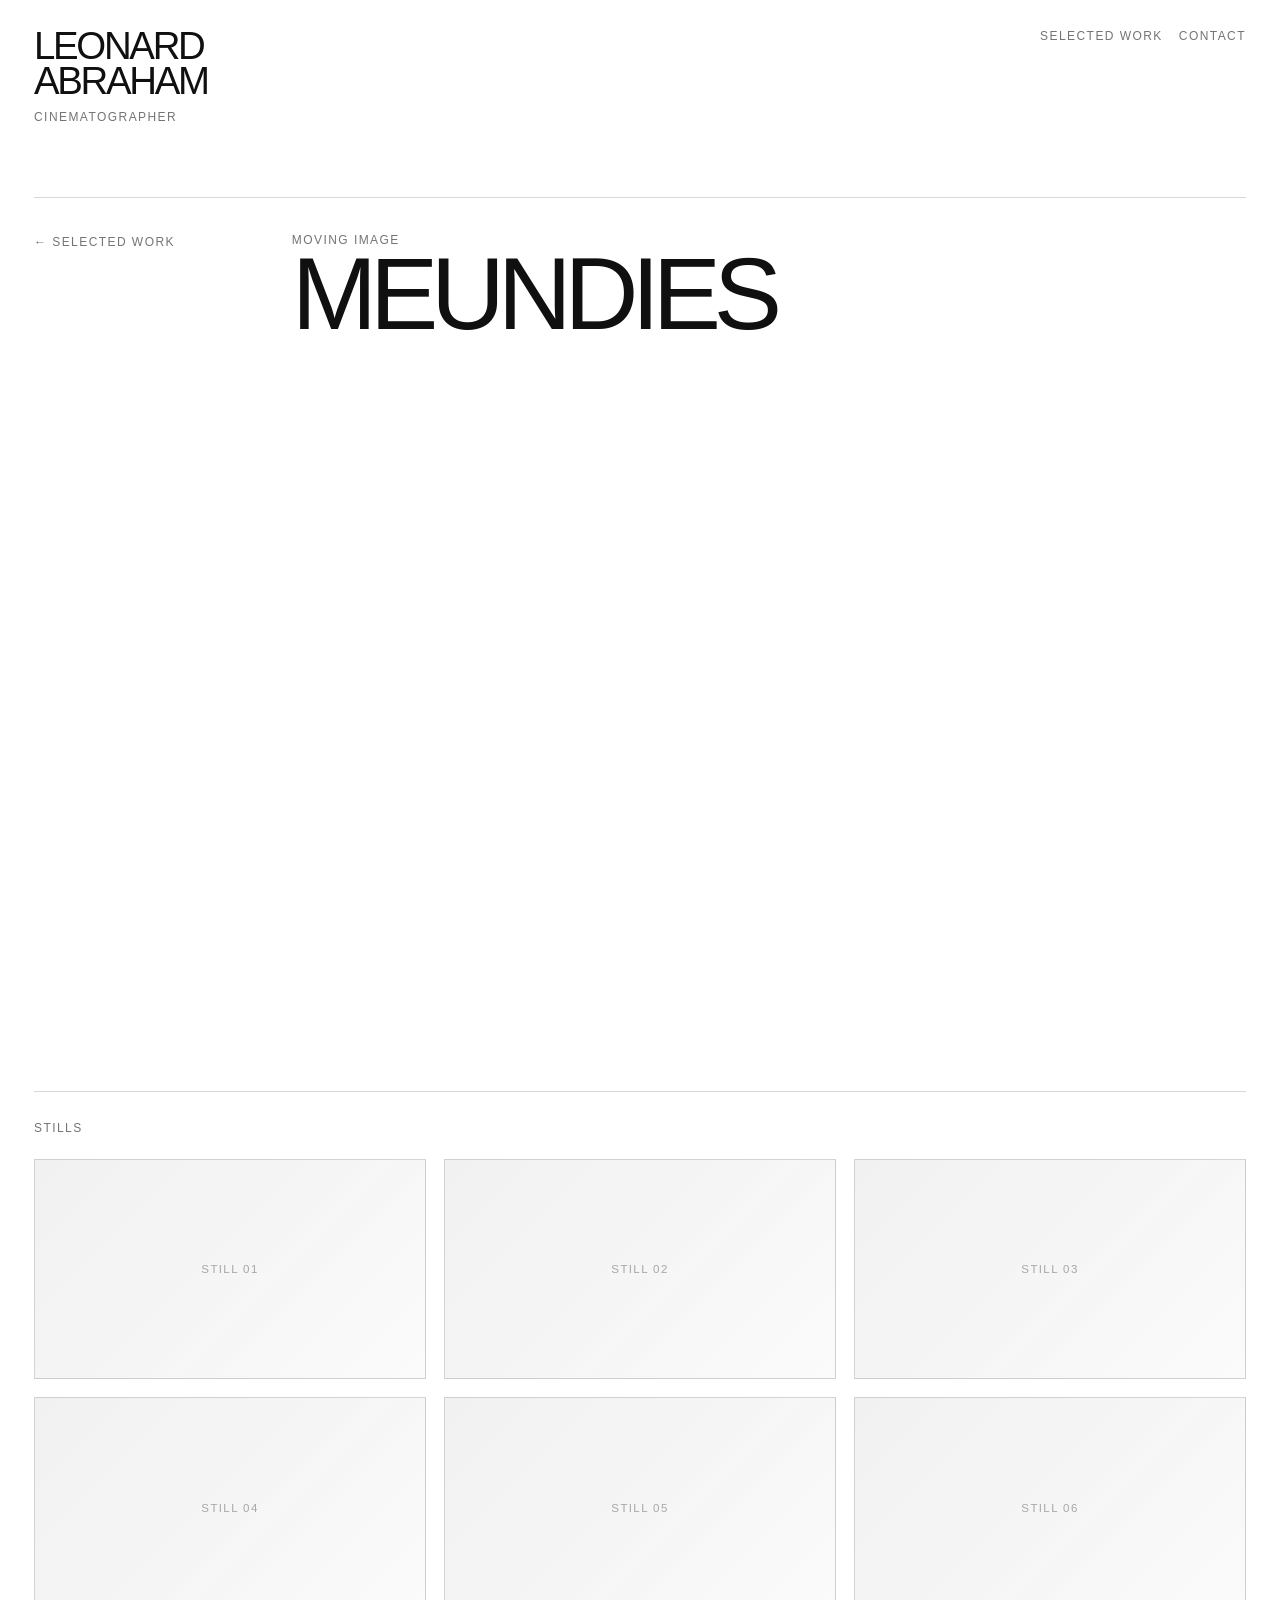
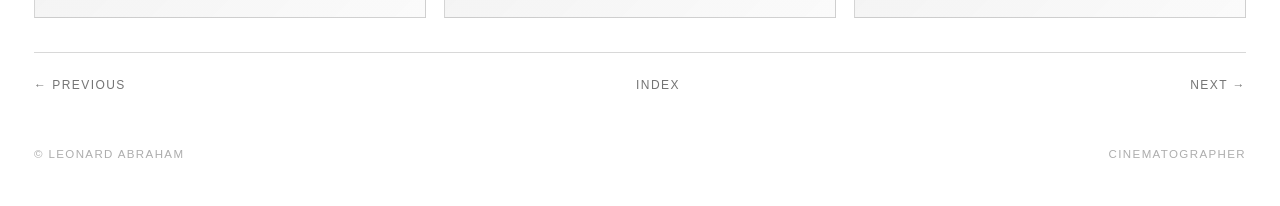
==== film-01.html @ d32a3ea8 "Rename Film 01 project page to Meundies" ====
<!DOCTYPE html>
<html lang="en">
<head>
  <meta charset="UTF-8" />
  <meta name="viewport" content="width=device-width, initial-scale=1.0" />
  <title>Meundies | Leonard Abraham</title>
  <link rel="stylesheet" href="style.css" />
</head>
<body>
  <div class="site">
    <header class="header" id="top">
      <div class="identity"><a class="name" href="index.html">Leonard<br />Abraham</a><div class="title">Cinematographer</div></div>
      <nav class="nav"><a href="index.html#selected-work">Selected Work</a><a href="index.html#contact">Contact</a></nav>
    </header>
    <main class="project-page">
      <section class="project-head"><div><a class="back-link" href="index.html#selected-work">← Selected Work</a></div><div><div class="project-kicker">Moving Image</div><h1 class="project-name">Meundies</h1></div></section>
      <section class="project-player"><div class="video"><iframe src="https://player.vimeo.com/video/589858641?title=0&amp;byline=0&amp;portrait=0" title="Meundies"></iframe></div></section>
      <section class="stills-section"><div class="section-heading"><div class="section-label">Stills</div></div><div class="stills-grid"><div class="still-placeholder">Still 01</div><div class="still-placeholder">Still 02</div><div class="still-placeholder">Still 03</div><div class="still-placeholder">Still 04</div><div class="still-placeholder">Still 05</div><div class="still-placeholder">Still 06</div></div></section>
      <nav class="project-nav"><a class="back-link" href="film-04.html">← Previous</a><a class="back-link" href="index.html#selected-work">Index</a><a class="back-link" href="film-02.html">Next →</a></nav>
    </main>
    <footer class="footer"><span>© Leonard Abraham</span><span>Cinematographer</span></footer>
  </div>
</body>
</html>
---- style.css ----
:root{--bg:#fff;--text:#101010;--muted:rgba(16,16,16,.58);--soft:rgba(16,16,16,.34);--line:rgba(16,16,16,.16);--max:1420px}*{box-sizing:border-box}html{scroll-behavior:smooth}body{margin:0;background:var(--bg);color:var(--text);font-family:Arial,Helvetica,sans-serif;font-size:14px;line-height:1.4;-webkit-font-smoothing:antialiased;text-rendering:optimizeLegibility}a{color:inherit;text-decoration:none}a:hover{color:var(--muted)}.site{width:100%;max-width:var(--max);margin:0 auto;padding:28px 34px 44px}.header{display:flex;justify-content:space-between;align-items:flex-start;gap:28px;padding-bottom:72px}.identity{display:grid;gap:10px}.name{font-size:clamp(1.65rem,3vw,3.2rem);line-height:.92;letter-spacing:-.06em;text-transform:uppercase;font-weight:500}.title,.nav,.section-label,.project-title,.footer,.contact-links,.back-link,.project-kicker{letter-spacing:.12em;text-transform:uppercase}.title,.nav,.section-label,.footer,.project-kicker{color:var(--muted)}.title,.nav,.section-label,.back-link,.project-kicker{font-size:.75rem}.nav{display:flex;flex-wrap:wrap;justify-content:flex-end;gap:16px}.nav a{white-space:nowrap}.work-section{padding:34px 0 10px;border-top:1px solid var(--line)}.section-heading{margin-bottom:22px}.project-grid{display:grid;grid-template-columns:repeat(2,minmax(0,1fr));gap:28px 24px;align-items:start}.project-card,.project{min-width:0}.project-card{display:block}.video{position:relative;width:100%;aspect-ratio:16/9;overflow:hidden;background:transparent;border:0}.video iframe{position:absolute;inset:0;display:block;width:100%;height:100%;border:0;margin:0;padding:0}.preview iframe{pointer-events:none}.project-meta{padding:11px 0 2px;font-size:.76rem;letter-spacing:.12em;text-transform:uppercase}.project-title{color:var(--text)}.contact{display:grid;grid-template-columns:minmax(160px,.38fr) minmax(0,1.62fr);gap:34px;padding-top:34px;margin-top:34px;border-top:1px solid var(--line)}.contact-links{display:flex;flex-wrap:wrap;gap:18px;font-size:.78rem}.footer{display:flex;justify-content:space-between;gap:20px;padding-top:52px;color:var(--soft);font-size:.72rem}.project-page{border-top:1px solid var(--line);padding-top:34px}.project-head{display:grid;grid-template-columns:minmax(160px,.38fr) minmax(0,1.62fr);gap:34px;align-items:start;margin-bottom:28px}.project-name{margin:0;font-size:clamp(3rem,8vw,8rem);line-height:.88;letter-spacing:-.07em;font-weight:500;text-transform:uppercase}.project-player{margin-bottom:42px}.stills-section{border-top:1px solid var(--line);padding-top:28px}.stills-grid{display:grid;grid-template-columns:repeat(3,minmax(0,1fr));gap:18px}.still-placeholder{aspect-ratio:16/9;background:linear-gradient(135deg,rgba(16,16,16,.06),rgba(16,16,16,.02));border:1px solid var(--line);display:flex;align-items:center;justify-content:center;color:var(--soft);font-size:.72rem;letter-spacing:.12em;text-transform:uppercase}.project-nav{display:flex;justify-content:space-between;gap:18px;margin-top:34px;padding-top:24px;border-top:1px solid var(--line)}.back-link{color:var(--muted)}@media(max-width:900px){.site{padding:22px 18px 34px}.header,.contact,.project-head{grid-template-columns:1fr}.header{display:grid;padding-bottom:42px}.nav{justify-content:flex-start}.project-grid,.stills-grid{grid-template-columns:1fr}}@media(max-width:620px){.nav{gap:11px}.footer,.project-nav{flex-direction:column;align-items:flex-start}}
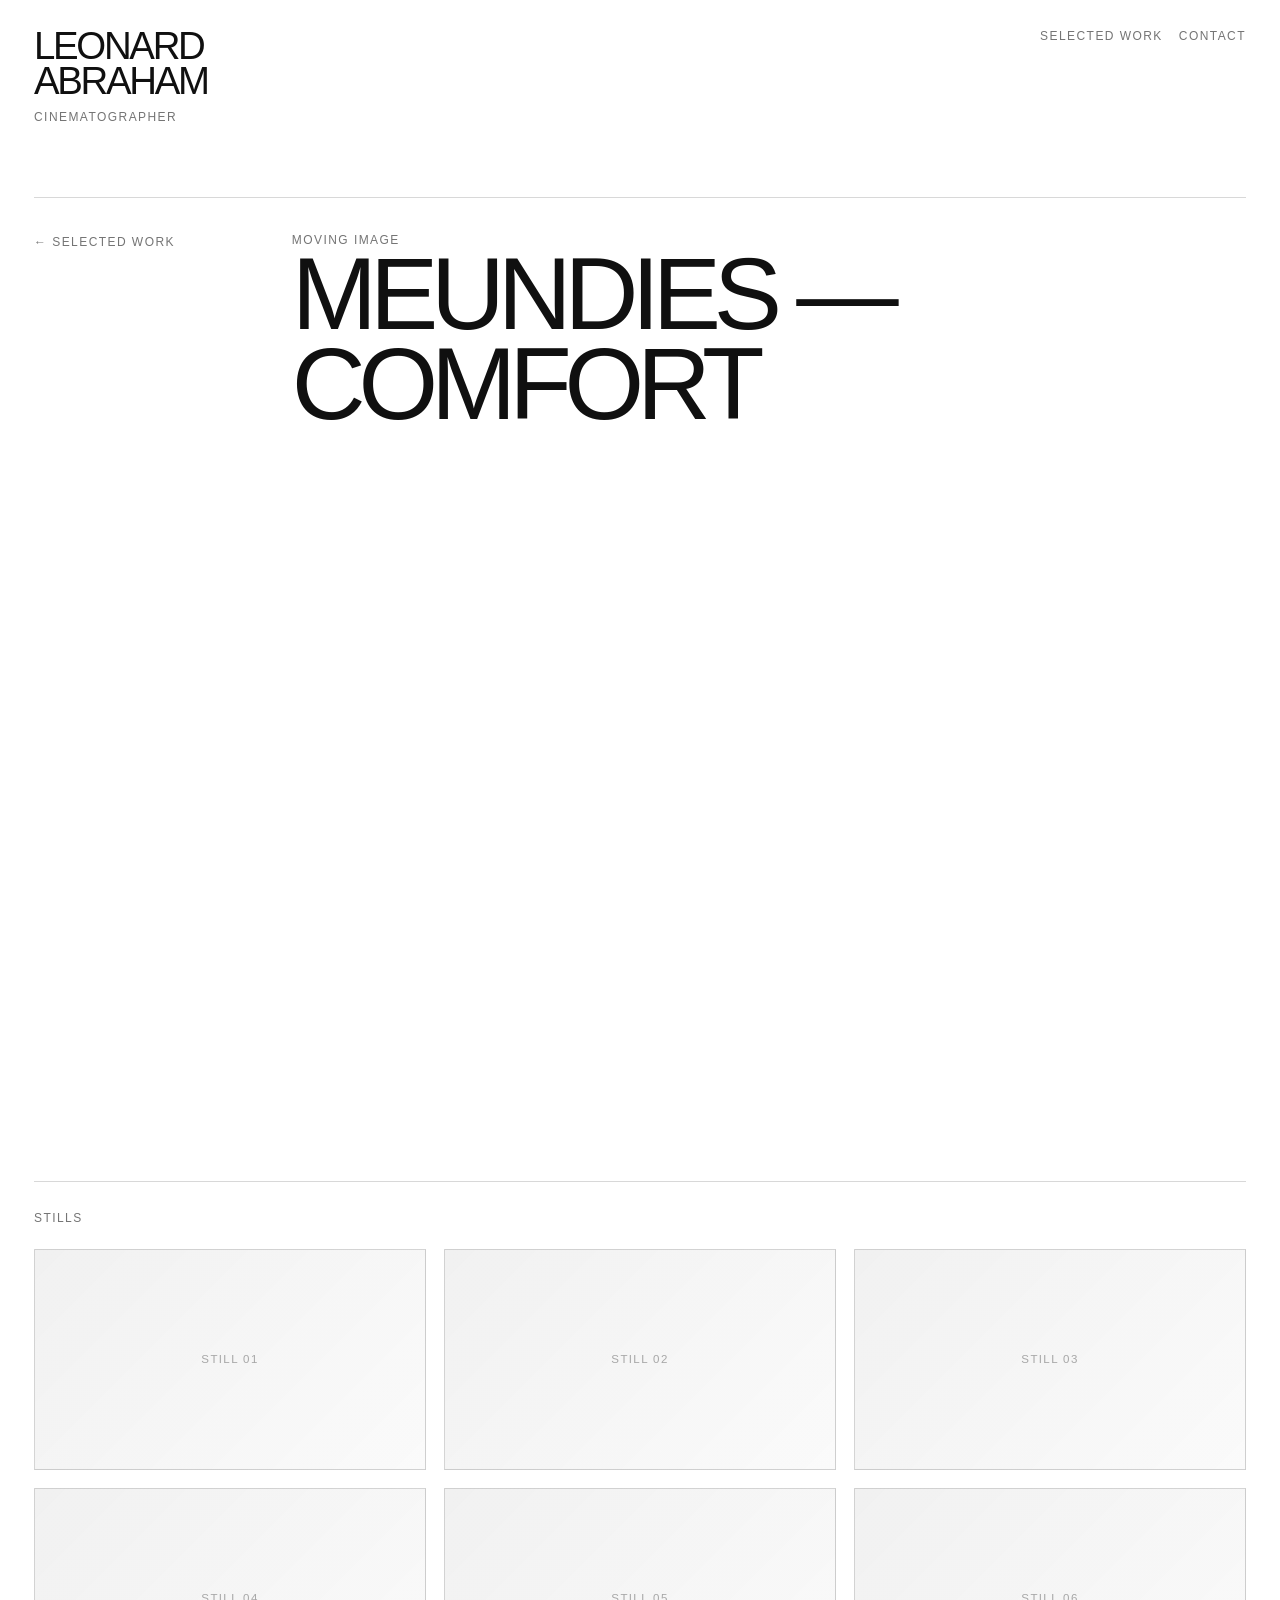
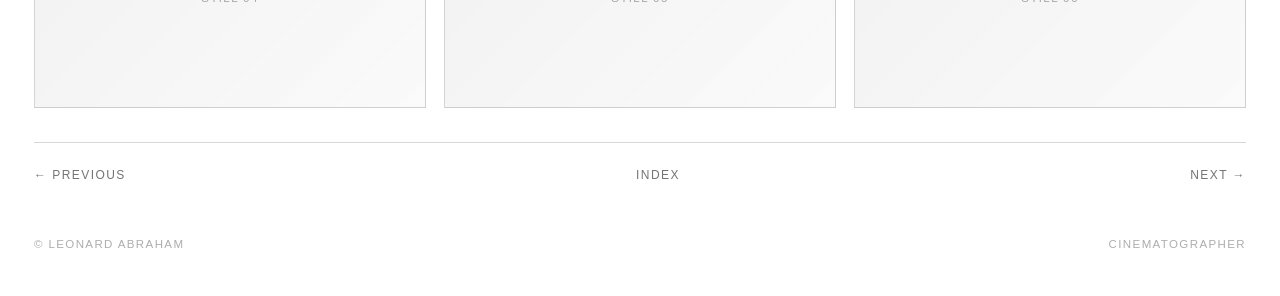
==== commit 953e1492: "Rename first Meundies project page to Comfort" ====
--- a/film-01.html
+++ b/film-01.html
@@ -3,7 +3,7 @@
 <head>
   <meta charset="UTF-8" />
   <meta name="viewport" content="width=device-width, initial-scale=1.0" />
-  <title>Meundies | Leonard Abraham</title>
+  <title>Meundies — Comfort | Leonard Abraham</title>
   <link rel="stylesheet" href="style.css" />
 </head>
 <body>
@@ -13,8 +13,8 @@
       <nav class="nav"><a href="index.html#selected-work">Selected Work</a><a href="index.html#contact">Contact</a></nav>
     </header>
     <main class="project-page">
-      <section class="project-head"><div><a class="back-link" href="index.html#selected-work">← Selected Work</a></div><div><div class="project-kicker">Moving Image</div><h1 class="project-name">Meundies</h1></div></section>
-      <section class="project-player"><div class="video"><iframe src="https://player.vimeo.com/video/589858641?title=0&amp;byline=0&amp;portrait=0" title="Meundies"></iframe></div></section>
+      <section class="project-head"><div><a class="back-link" href="index.html#selected-work">← Selected Work</a></div><div><div class="project-kicker">Moving Image</div><h1 class="project-name">Meundies — Comfort</h1></div></section>
+      <section class="project-player"><div class="video"><iframe src="https://player.vimeo.com/video/589858641?title=0&amp;byline=0&amp;portrait=0" title="Meundies — Comfort"></iframe></div></section>
       <section class="stills-section"><div class="section-heading"><div class="section-label">Stills</div></div><div class="stills-grid"><div class="still-placeholder">Still 01</div><div class="still-placeholder">Still 02</div><div class="still-placeholder">Still 03</div><div class="still-placeholder">Still 04</div><div class="still-placeholder">Still 05</div><div class="still-placeholder">Still 06</div></div></section>
       <nav class="project-nav"><a class="back-link" href="film-04.html">← Previous</a><a class="back-link" href="index.html#selected-work">Index</a><a class="back-link" href="film-02.html">Next →</a></nav>
     </main>
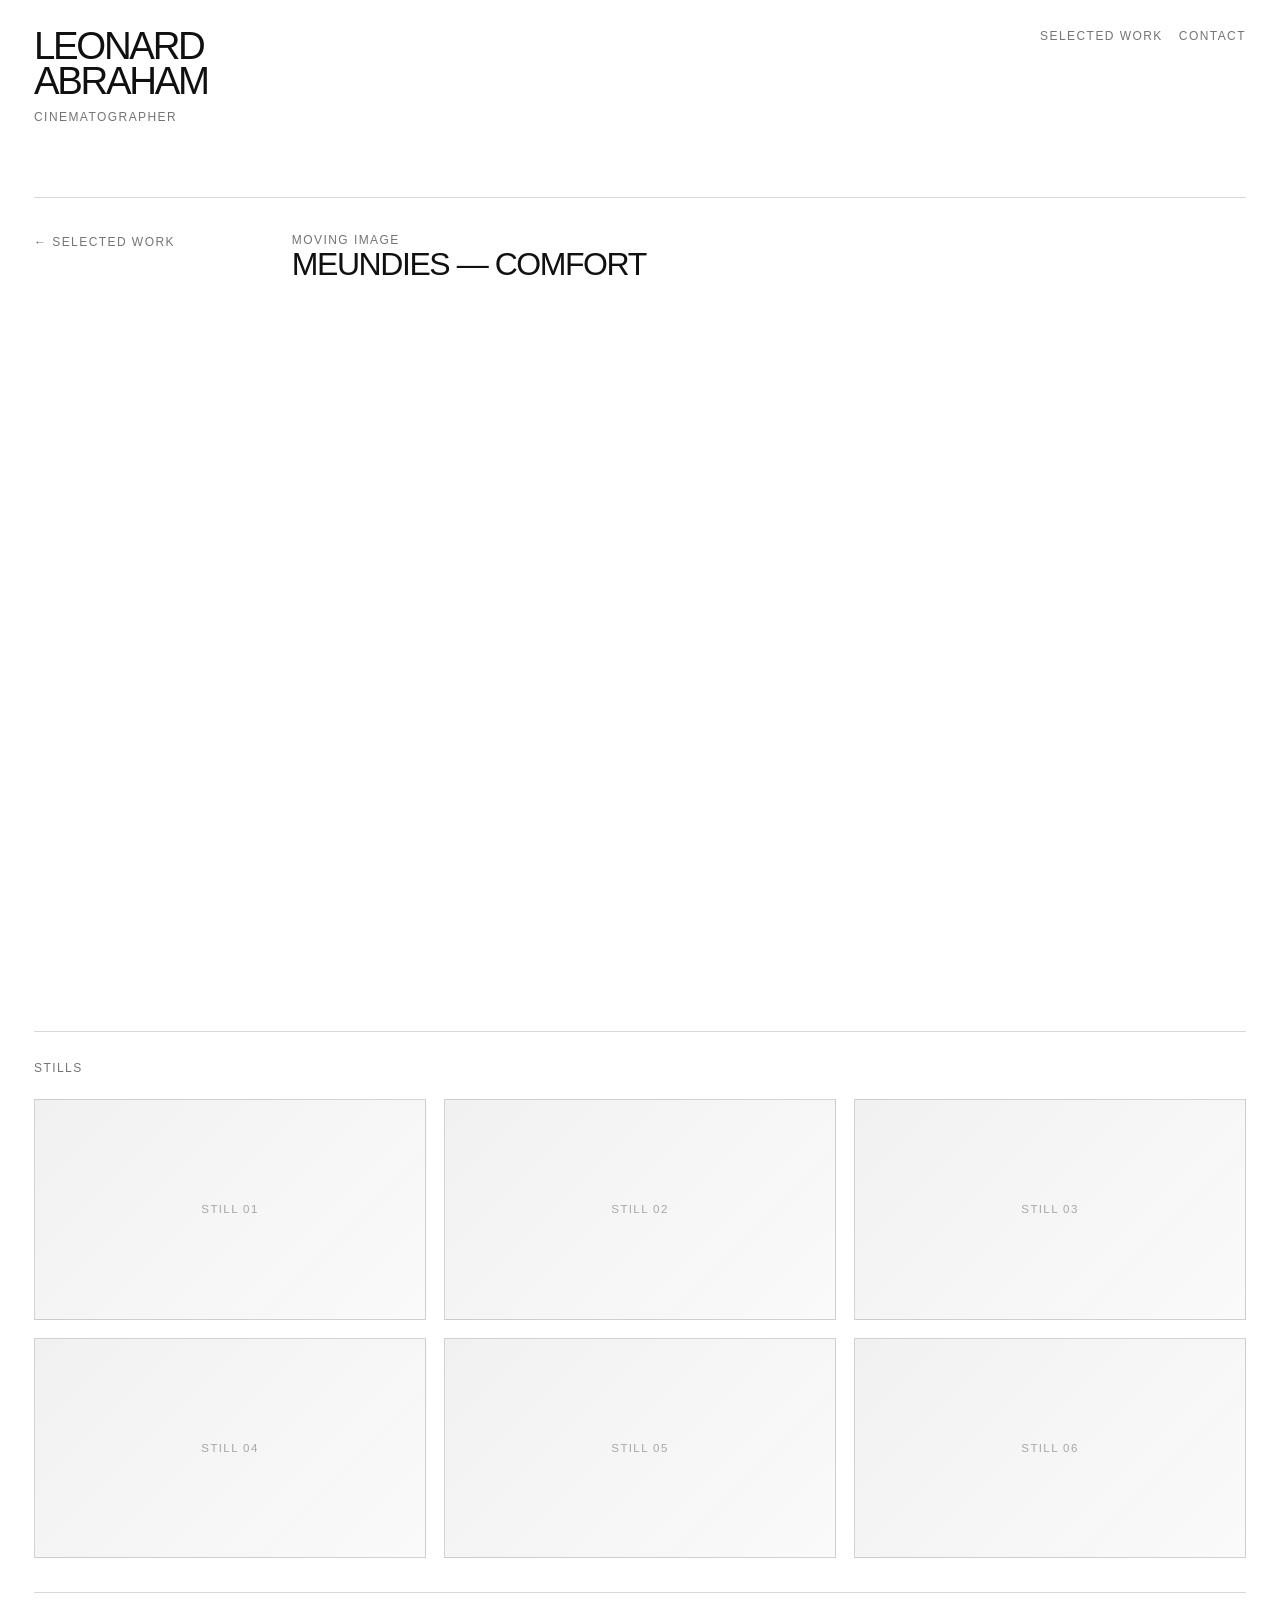
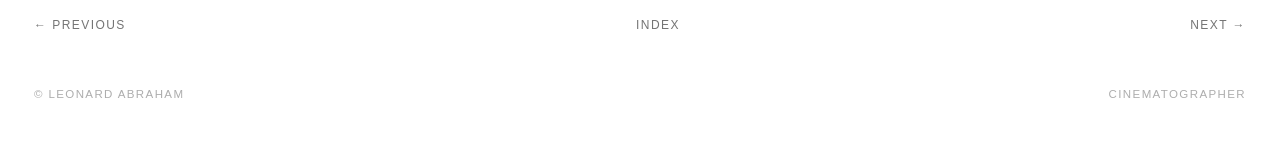
==== commit 49780bb2: "Force fresh CSS on Film 01 page" ====
--- a/film-01.html
+++ b/film-01.html
@@ -4,7 +4,7 @@
   <meta charset="UTF-8" />
   <meta name="viewport" content="width=device-width, initial-scale=1.0" />
   <title>Meundies — Comfort | Leonard Abraham</title>
-  <link rel="stylesheet" href="style.css" />
+  <link rel="stylesheet" href="style.css?v=titlefix2" />
 </head>
 <body>
   <div class="site">
--- a/style.css
+++ b/style.css
@@ -1 +1 @@
-:root{--bg:#fff;--text:#101010;--muted:rgba(16,16,16,.58);--soft:rgba(16,16,16,.34);--line:rgba(16,16,16,.16);--max:1420px}*{box-sizing:border-box}html{scroll-behavior:smooth}body{margin:0;background:var(--bg);color:var(--text);font-family:Arial,Helvetica,sans-serif;font-size:14px;line-height:1.4;-webkit-font-smoothing:antialiased;text-rendering:optimizeLegibility}a{color:inherit;text-decoration:none}a:hover{color:var(--muted)}.site{width:100%;max-width:var(--max);margin:0 auto;padding:28px 34px 44px}.header{display:flex;justify-content:space-between;align-items:flex-start;gap:28px;padding-bottom:72px}.identity{display:grid;gap:10px}.name{font-size:clamp(1.65rem,3vw,3.2rem);line-height:.92;letter-spacing:-.06em;text-transform:uppercase;font-weight:500}.title,.nav,.section-label,.project-title,.footer,.contact-links,.back-link,.project-kicker{letter-spacing:.12em;text-transform:uppercase}.title,.nav,.section-label,.footer,.project-kicker{color:var(--muted)}.title,.nav,.section-label,.back-link,.project-kicker{font-size:.75rem}.nav{display:flex;flex-wrap:wrap;justify-content:flex-end;gap:16px}.nav a{white-space:nowrap}.work-section{padding:34px 0 10px;border-top:1px solid var(--line)}.section-heading{margin-bottom:22px}.project-grid{display:grid;grid-template-columns:repeat(2,minmax(0,1fr));gap:28px 24px;align-items:start}.project-card,.project{min-width:0}.project-card{display:block}.video{position:relative;width:100%;aspect-ratio:16/9;overflow:hidden;background:transparent;border:0}.video iframe{position:absolute;inset:0;display:block;width:100%;height:100%;border:0;margin:0;padding:0}.preview iframe{pointer-events:none}.project-meta{padding:11px 0 2px;font-size:.76rem;letter-spacing:.12em;text-transform:uppercase}.project-title{color:var(--text)}.contact{display:grid;grid-template-columns:minmax(160px,.38fr) minmax(0,1.62fr);gap:34px;padding-top:34px;margin-top:34px;border-top:1px solid var(--line)}.contact-links{display:flex;flex-wrap:wrap;gap:18px;font-size:.78rem}.footer{display:flex;justify-content:space-between;gap:20px;padding-top:52px;color:var(--soft);font-size:.72rem}.project-page{border-top:1px solid var(--line);padding-top:34px}.project-head{display:grid;grid-template-columns:minmax(160px,.38fr) minmax(0,1.62fr);gap:34px;align-items:start;margin-bottom:28px}.project-name{margin:0;font-size:clamp(3rem,8vw,8rem);line-height:.88;letter-spacing:-.07em;font-weight:500;text-transform:uppercase}.project-player{margin-bottom:42px}.stills-section{border-top:1px solid var(--line);padding-top:28px}.stills-grid{display:grid;grid-template-columns:repeat(3,minmax(0,1fr));gap:18px}.still-placeholder{aspect-ratio:16/9;background:linear-gradient(135deg,rgba(16,16,16,.06),rgba(16,16,16,.02));border:1px solid var(--line);display:flex;align-items:center;justify-content:center;color:var(--soft);font-size:.72rem;letter-spacing:.12em;text-transform:uppercase}.project-nav{display:flex;justify-content:space-between;gap:18px;margin-top:34px;padding-top:24px;border-top:1px solid var(--line)}.back-link{color:var(--muted)}@media(max-width:900px){.site{padding:22px 18px 34px}.header,.contact,.project-head{grid-template-columns:1fr}.header{display:grid;padding-bottom:42px}.nav{justify-content:flex-start}.project-grid,.stills-grid{grid-template-columns:1fr}}@media(max-width:620px){.nav{gap:11px}.footer,.project-nav{flex-direction:column;align-items:flex-start}}+:root{--bg:#fff;--text:#101010;--muted:rgba(16,16,16,.58);--soft:rgba(16,16,16,.34);--line:rgba(16,16,16,.16);--max:1420px}*{box-sizing:border-box}html{scroll-behavior:smooth}body{margin:0;background:var(--bg);color:var(--text);font-family:Arial,Helvetica,sans-serif;font-size:14px;line-height:1.4;-webkit-font-smoothing:antialiased;text-rendering:optimizeLegibility}a{color:inherit;text-decoration:none}a:hover{color:var(--muted)}.site{width:100%;max-width:var(--max);margin:0 auto;padding:28px 34px 44px}.header{display:flex;justify-content:space-between;align-items:flex-start;gap:28px;padding-bottom:72px}.identity{display:grid;gap:10px}.name{font-size:clamp(1.65rem,3vw,3.2rem);line-height:.92;letter-spacing:-.06em;text-transform:uppercase;font-weight:500}.title,.nav,.section-label,.project-title,.footer,.contact-links,.back-link,.project-kicker{letter-spacing:.12em;text-transform:uppercase}.title,.nav,.section-label,.footer,.project-kicker{color:var(--muted)}.title,.nav,.section-label,.back-link,.project-kicker{font-size:.75rem}.nav{display:flex;flex-wrap:wrap;justify-content:flex-end;gap:16px}.nav a{white-space:nowrap}.work-section{padding:34px 0 10px;border-top:1px solid var(--line)}.section-heading{margin-bottom:22px}.project-grid{display:grid;grid-template-columns:repeat(2,minmax(0,1fr));gap:28px 24px;align-items:start}.project-card,.project{min-width:0}.project-card{display:block}.video{position:relative;width:100%;aspect-ratio:16/9;overflow:hidden;background:transparent;border:0}.video iframe{position:absolute;inset:0;display:block;width:100%;height:100%;border:0;margin:0;padding:0}.preview iframe{pointer-events:none}.project-meta{padding:11px 0 2px;font-size:.76rem;letter-spacing:.12em;text-transform:uppercase}.project-title{color:var(--text)}.contact{display:grid;grid-template-columns:minmax(160px,.38fr) minmax(0,1.62fr);gap:34px;padding-top:34px;margin-top:34px;border-top:1px solid var(--line)}.contact-links{display:flex;flex-wrap:wrap;gap:18px;font-size:.78rem}.footer{display:flex;justify-content:space-between;gap:20px;padding-top:52px;color:var(--soft);font-size:.72rem}.project-page{border-top:1px solid var(--line);padding-top:34px}.project-head{display:grid;grid-template-columns:minmax(160px,.38fr) minmax(0,1.62fr);gap:34px;align-items:start;margin-bottom:28px}.project-name{margin:0;font-size:clamp(1rem,3vw,2rem)!important;line-height:.95!important;letter-spacing:-.045em;font-weight:500;text-transform:uppercase;white-space:nowrap!important;max-width:100%;overflow:visible;text-overflow:clip}.project-player{margin-bottom:42px}.stills-section{border-top:1px solid var(--line);padding-top:28px}.stills-grid{display:grid;grid-template-columns:repeat(3,minmax(0,1fr));gap:18px}.still-placeholder{aspect-ratio:16/9;background:linear-gradient(135deg,rgba(16,16,16,.06),rgba(16,16,16,.02));border:1px solid var(--line);display:flex;align-items:center;justify-content:center;color:var(--soft);font-size:.72rem;letter-spacing:.12em;text-transform:uppercase}.project-nav{display:flex;justify-content:space-between;gap:18px;margin-top:34px;padding-top:24px;border-top:1px solid var(--line)}.back-link{color:var(--muted)}@media(max-width:900px){.site{padding:22px 18px 34px}.header,.contact,.project-head{grid-template-columns:1fr}.header{display:grid;padding-bottom:42px}.nav{justify-content:flex-start}.project-grid,.stills-grid{grid-template-columns:1fr}.project-name{font-size:clamp(.86rem,3.2vw,1.2rem)!important;letter-spacing:-.045em!important;white-space:nowrap!important}}@media(max-width:620px){.nav{gap:11px}.footer,.project-nav{flex-direction:column;align-items:flex-start}.project-name{font-size:clamp(.68rem,3.05vw,.9rem)!important;letter-spacing:-.04em!important;white-space:nowrap!important}}
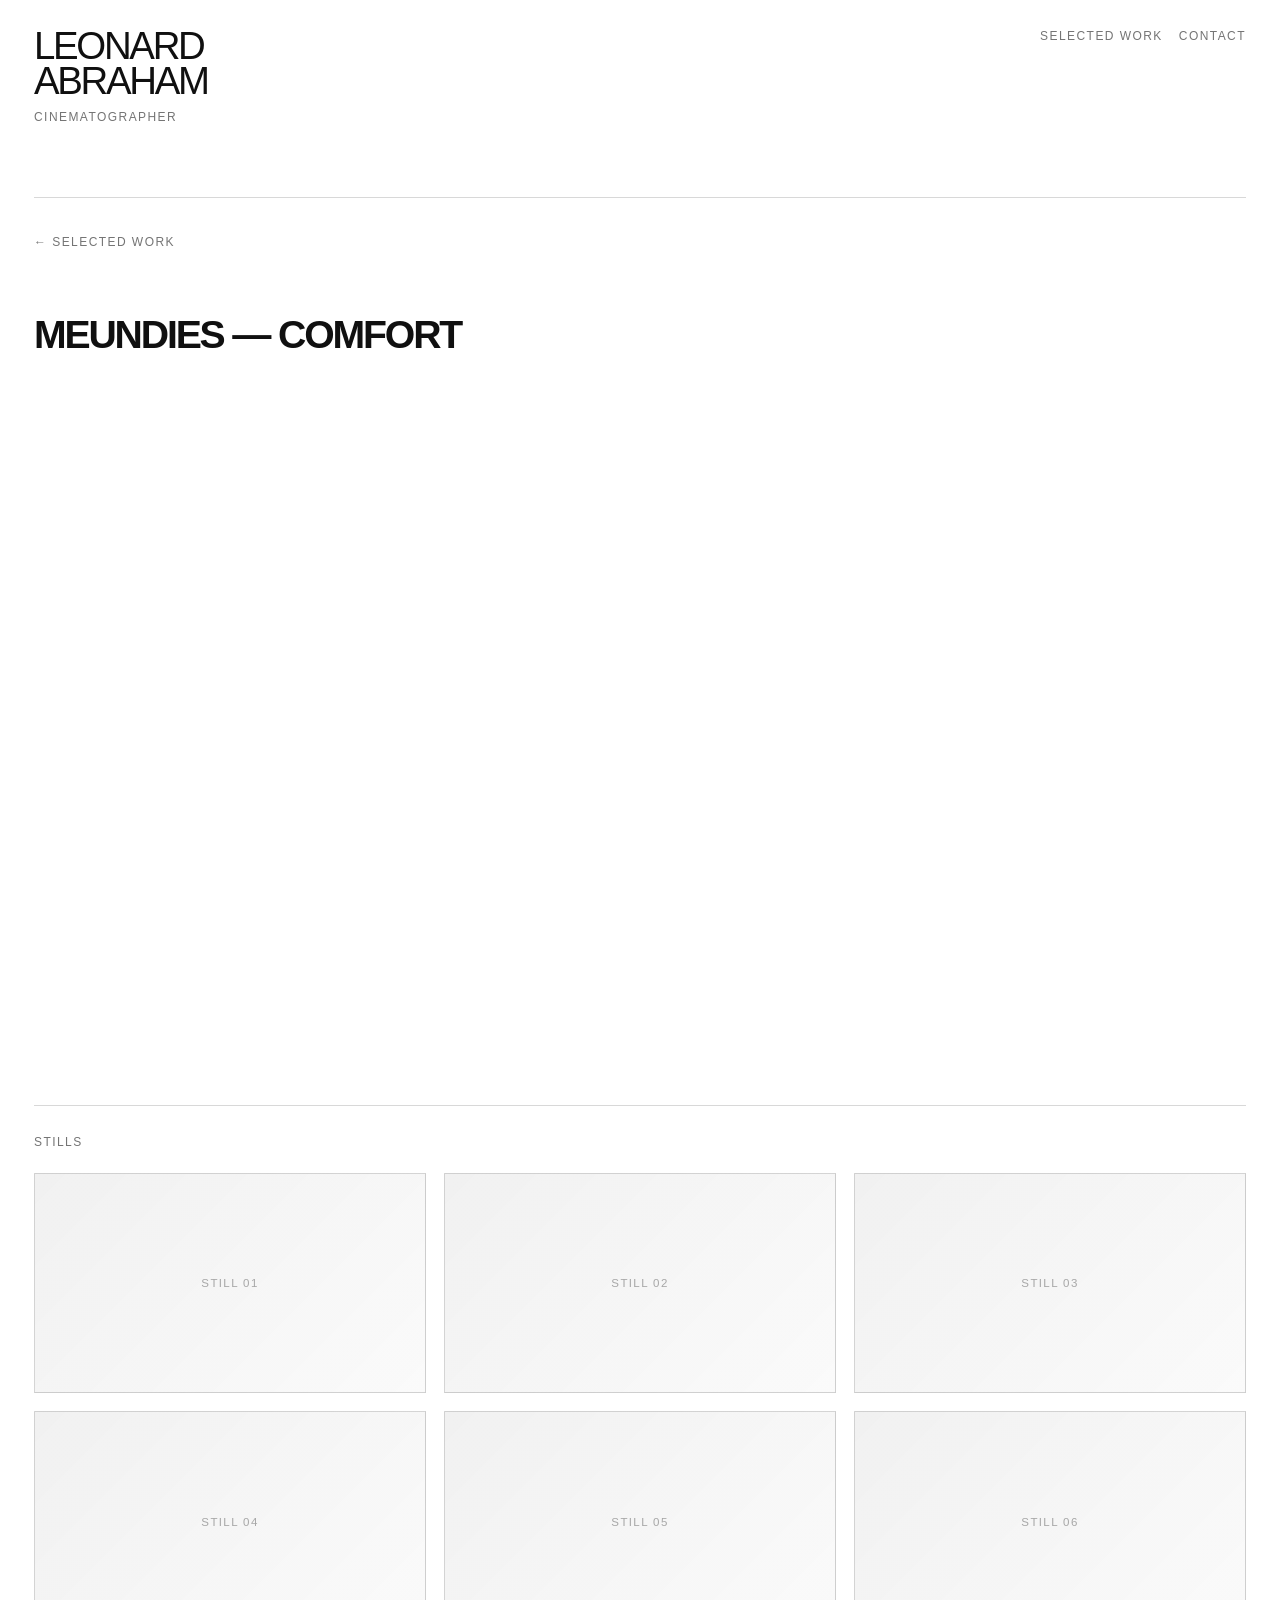
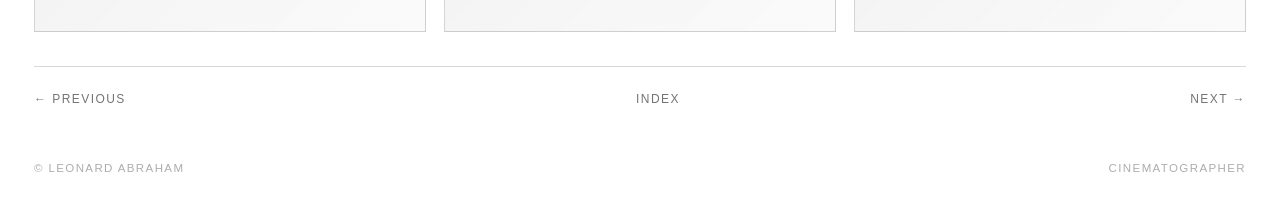
==== commit 95ef8c46: "Remove moving image label from Film 01 markup" ====
--- a/film-01.html
+++ b/film-01.html
@@ -4,7 +4,7 @@
   <meta charset="UTF-8" />
   <meta name="viewport" content="width=device-width, initial-scale=1.0" />
   <title>Meundies — Comfort | Leonard Abraham</title>
-  <link rel="stylesheet" href="style.css?v=titlefix2" />
+  <link rel="stylesheet" href="style.css?v=titlefix3" />
 </head>
 <body>
   <div class="site">
@@ -13,7 +13,7 @@
       <nav class="nav"><a href="index.html#selected-work">Selected Work</a><a href="index.html#contact">Contact</a></nav>
     </header>
     <main class="project-page">
-      <section class="project-head"><div><a class="back-link" href="index.html#selected-work">← Selected Work</a></div><div><div class="project-kicker">Moving Image</div><h1 class="project-name">Meundies — Comfort</h1></div></section>
+      <section class="project-head"><div><a class="back-link" href="index.html#selected-work">← Selected Work</a></div><div><h1 class="project-name">Meundies — Comfort</h1></div></section>
       <section class="project-player"><div class="video"><iframe src="https://player.vimeo.com/video/589858641?title=0&amp;byline=0&amp;portrait=0" title="Meundies — Comfort"></iframe></div></section>
       <section class="stills-section"><div class="section-heading"><div class="section-label">Stills</div></div><div class="stills-grid"><div class="still-placeholder">Still 01</div><div class="still-placeholder">Still 02</div><div class="still-placeholder">Still 03</div><div class="still-placeholder">Still 04</div><div class="still-placeholder">Still 05</div><div class="still-placeholder">Still 06</div></div></section>
       <nav class="project-nav"><a class="back-link" href="film-04.html">← Previous</a><a class="back-link" href="index.html#selected-work">Index</a><a class="back-link" href="film-02.html">Next →</a></nav>
--- a/style.css
+++ b/style.css
@@ -1 +1 @@
-:root{--bg:#fff;--text:#101010;--muted:rgba(16,16,16,.58);--soft:rgba(16,16,16,.34);--line:rgba(16,16,16,.16);--max:1420px}*{box-sizing:border-box}html{scroll-behavior:smooth}body{margin:0;background:var(--bg);color:var(--text);font-family:Arial,Helvetica,sans-serif;font-size:14px;line-height:1.4;-webkit-font-smoothing:antialiased;text-rendering:optimizeLegibility}a{color:inherit;text-decoration:none}a:hover{color:var(--muted)}.site{width:100%;max-width:var(--max);margin:0 auto;padding:28px 34px 44px}.header{display:flex;justify-content:space-between;align-items:flex-start;gap:28px;padding-bottom:72px}.identity{display:grid;gap:10px}.name{font-size:clamp(1.65rem,3vw,3.2rem);line-height:.92;letter-spacing:-.06em;text-transform:uppercase;font-weight:500}.title,.nav,.section-label,.project-title,.footer,.contact-links,.back-link,.project-kicker{letter-spacing:.12em;text-transform:uppercase}.title,.nav,.section-label,.footer,.project-kicker{color:var(--muted)}.title,.nav,.section-label,.back-link,.project-kicker{font-size:.75rem}.nav{display:flex;flex-wrap:wrap;justify-content:flex-end;gap:16px}.nav a{white-space:nowrap}.work-section{padding:34px 0 10px;border-top:1px solid var(--line)}.section-heading{margin-bottom:22px}.project-grid{display:grid;grid-template-columns:repeat(2,minmax(0,1fr));gap:28px 24px;align-items:start}.project-card,.project{min-width:0}.project-card{display:block}.video{position:relative;width:100%;aspect-ratio:16/9;overflow:hidden;background:transparent;border:0}.video iframe{position:absolute;inset:0;display:block;width:100%;height:100%;border:0;margin:0;padding:0}.preview iframe{pointer-events:none}.project-meta{padding:11px 0 2px;font-size:.76rem;letter-spacing:.12em;text-transform:uppercase}.project-title{color:var(--text)}.contact{display:grid;grid-template-columns:minmax(160px,.38fr) minmax(0,1.62fr);gap:34px;padding-top:34px;margin-top:34px;border-top:1px solid var(--line)}.contact-links{display:flex;flex-wrap:wrap;gap:18px;font-size:.78rem}.footer{display:flex;justify-content:space-between;gap:20px;padding-top:52px;color:var(--soft);font-size:.72rem}.project-page{border-top:1px solid var(--line);padding-top:34px}.project-head{display:grid;grid-template-columns:minmax(160px,.38fr) minmax(0,1.62fr);gap:34px;align-items:start;margin-bottom:28px}.project-name{margin:0;font-size:clamp(1rem,3vw,2rem)!important;line-height:.95!important;letter-spacing:-.045em;font-weight:500;text-transform:uppercase;white-space:nowrap!important;max-width:100%;overflow:visible;text-overflow:clip}.project-player{margin-bottom:42px}.stills-section{border-top:1px solid var(--line);padding-top:28px}.stills-grid{display:grid;grid-template-columns:repeat(3,minmax(0,1fr));gap:18px}.still-placeholder{aspect-ratio:16/9;background:linear-gradient(135deg,rgba(16,16,16,.06),rgba(16,16,16,.02));border:1px solid var(--line);display:flex;align-items:center;justify-content:center;color:var(--soft);font-size:.72rem;letter-spacing:.12em;text-transform:uppercase}.project-nav{display:flex;justify-content:space-between;gap:18px;margin-top:34px;padding-top:24px;border-top:1px solid var(--line)}.back-link{color:var(--muted)}@media(max-width:900px){.site{padding:22px 18px 34px}.header,.contact,.project-head{grid-template-columns:1fr}.header{display:grid;padding-bottom:42px}.nav{justify-content:flex-start}.project-grid,.stills-grid{grid-template-columns:1fr}.project-name{font-size:clamp(.86rem,3.2vw,1.2rem)!important;letter-spacing:-.045em!important;white-space:nowrap!important}}@media(max-width:620px){.nav{gap:11px}.footer,.project-nav{flex-direction:column;align-items:flex-start}.project-name{font-size:clamp(.68rem,3.05vw,.9rem)!important;letter-spacing:-.04em!important;white-space:nowrap!important}}+:root{--bg:#fff;--text:#101010;--muted:rgba(16,16,16,.58);--soft:rgba(16,16,16,.34);--line:rgba(16,16,16,.16);--max:1420px}*{box-sizing:border-box}html{scroll-behavior:smooth}body{margin:0;background:var(--bg);color:var(--text);font-family:Arial,Helvetica,sans-serif;font-size:14px;line-height:1.4;-webkit-font-smoothing:antialiased;text-rendering:optimizeLegibility}a{color:inherit;text-decoration:none}a:hover{color:var(--muted)}.site{width:100%;max-width:var(--max);margin:0 auto;padding:28px 34px 44px}.header{display:flex;justify-content:space-between;align-items:flex-start;gap:28px;padding-bottom:72px}.identity{display:grid;gap:10px}.name{font-size:clamp(1.65rem,3vw,3.2rem);line-height:.92;letter-spacing:-.06em;text-transform:uppercase;font-weight:500}.title,.nav,.section-label,.project-title,.footer,.contact-links,.back-link,.project-kicker{letter-spacing:.12em;text-transform:uppercase}.title,.nav,.section-label,.footer,.project-kicker{color:var(--muted)}.title,.nav,.section-label,.back-link,.project-kicker{font-size:.75rem}.project-kicker{display:none}.nav{display:flex;flex-wrap:wrap;justify-content:flex-end;gap:16px}.nav a{white-space:nowrap}.work-section{padding:34px 0 10px;border-top:1px solid var(--line)}.section-heading{margin-bottom:22px}.project-grid{display:grid;grid-template-columns:repeat(2,minmax(0,1fr));gap:28px 24px;align-items:start}.project-card,.project{min-width:0}.project-card{display:block}.video{position:relative;width:100%;aspect-ratio:16/9;overflow:hidden;background:transparent;border:0}.video iframe{position:absolute;inset:0;display:block;width:100%;height:100%;border:0;margin:0;padding:0}.preview iframe{pointer-events:none}.project-meta{padding:11px 0 2px;font-size:.76rem;letter-spacing:.12em;text-transform:uppercase}.project-title{color:var(--text);font-weight:650}.contact{display:grid;grid-template-columns:minmax(160px,.38fr) minmax(0,1.62fr);gap:34px;padding-top:34px;margin-top:34px;border-top:1px solid var(--line)}.contact-links{display:flex;flex-wrap:wrap;gap:18px;font-size:.78rem}.footer{display:flex;justify-content:space-between;gap:20px;padding-top:52px;color:var(--soft);font-size:.72rem}.project-page{border-top:1px solid var(--line);padding-top:34px}.project-head{display:block;margin-bottom:28px}.project-head>div:first-child{margin-bottom:64px}.project-name{margin:0;font-size:clamp(1.18rem,3.8vw,2.45rem)!important;line-height:.95!important;letter-spacing:-.055em;font-weight:750;text-transform:uppercase;white-space:nowrap!important;max-width:100%;overflow:visible;text-overflow:clip}.project-player{margin-bottom:42px}.stills-section{border-top:1px solid var(--line);padding-top:28px}.stills-grid{display:grid;grid-template-columns:repeat(3,minmax(0,1fr));gap:18px}.still-placeholder{aspect-ratio:16/9;background:linear-gradient(135deg,rgba(16,16,16,.06),rgba(16,16,16,.02));border:1px solid var(--line);display:flex;align-items:center;justify-content:center;color:var(--soft);font-size:.72rem;letter-spacing:.12em;text-transform:uppercase}.project-nav{display:flex;justify-content:space-between;gap:18px;margin-top:34px;padding-top:24px;border-top:1px solid var(--line)}.back-link{color:var(--muted)}@media(max-width:900px){.site{padding:22px 18px 34px}.header,.contact{grid-template-columns:1fr}.header{display:grid;padding-bottom:42px}.nav{justify-content:flex-start}.project-grid,.stills-grid{grid-template-columns:1fr}.project-head>div:first-child{margin-bottom:48px}.project-name{font-size:clamp(.92rem,3.85vw,1.45rem)!important;letter-spacing:-.06em!important;white-space:nowrap!important;font-weight:750!important}}@media(max-width:620px){.nav{gap:11px}.footer,.project-nav{flex-direction:column;align-items:flex-start}.project-head>div:first-child{margin-bottom:44px}.project-name{font-size:clamp(.82rem,3.62vw,1.08rem)!important;letter-spacing:-.055em!important;white-space:nowrap!important;font-weight:750!important}}
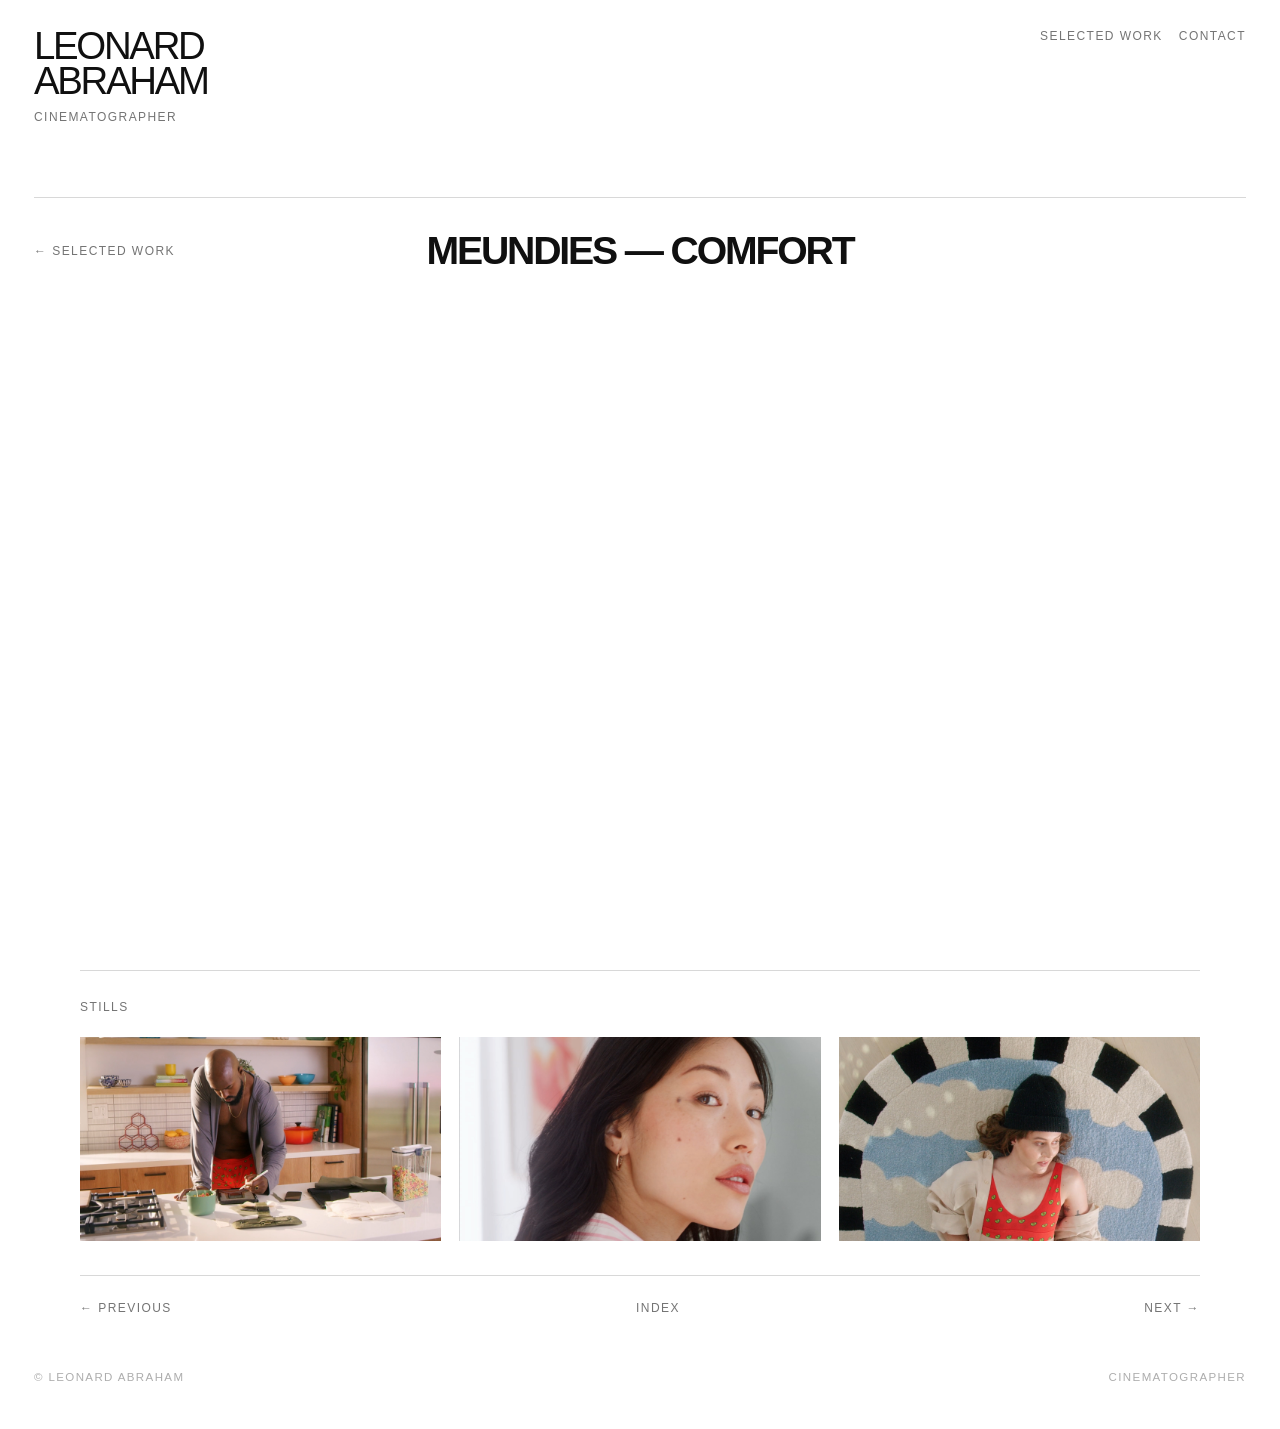
==== commit 5641dece: "Add centered Comfort stills" ====
--- a/film-01.html
+++ b/film-01.html
@@ -1,24 +1 @@
-<!DOCTYPE html>
-<html lang="en">
-<head>
-  <meta charset="UTF-8" />
-  <meta name="viewport" content="width=device-width, initial-scale=1.0" />
-  <title>Meundies — Comfort | Leonard Abraham</title>
-  <link rel="stylesheet" href="style.css?v=titlefix3" />
-</head>
-<body>
-  <div class="site">
-    <header class="header" id="top">
-      <div class="identity"><a class="name" href="index.html">Leonard<br />Abraham</a><div class="title">Cinematographer</div></div>
-      <nav class="nav"><a href="index.html#selected-work">Selected Work</a><a href="index.html#contact">Contact</a></nav>
-    </header>
-    <main class="project-page">
-      <section class="project-head"><div><a class="back-link" href="index.html#selected-work">← Selected Work</a></div><div><h1 class="project-name">Meundies — Comfort</h1></div></section>
-      <section class="project-player"><div class="video"><iframe src="https://player.vimeo.com/video/589858641?title=0&amp;byline=0&amp;portrait=0" title="Meundies — Comfort"></iframe></div></section>
-      <section class="stills-section"><div class="section-heading"><div class="section-label">Stills</div></div><div class="stills-grid"><div class="still-placeholder">Still 01</div><div class="still-placeholder">Still 02</div><div class="still-placeholder">Still 03</div><div class="still-placeholder">Still 04</div><div class="still-placeholder">Still 05</div><div class="still-placeholder">Still 06</div></div></section>
-      <nav class="project-nav"><a class="back-link" href="film-04.html">← Previous</a><a class="back-link" href="index.html#selected-work">Index</a><a class="back-link" href="film-02.html">Next →</a></nav>
-    </main>
-    <footer class="footer"><span>© Leonard Abraham</span><span>Cinematographer</span></footer>
-  </div>
-</body>
-</html>
+<!DOCTYPE html><html lang="en"><head><meta charset="UTF-8"/><meta name="viewport" content="width=device-width, initial-scale=1.0"/><title>Meundies — Comfort | Leonard Abraham</title><link rel="stylesheet" href="style.css?v=stills-centered1"/></head><body><div class="site"><header class="header" id="top"><div class="identity"><a class="name" href="index.html">Leonard<br/>Abraham</a><div class="title">Cinematographer</div></div><nav class="nav"><a href="index.html#selected-work">Selected Work</a><a href="index.html#contact">Contact</a></nav></header><main class="project-page"><section class="project-head"><div><a class="back-link" href="index.html#selected-work">← Selected Work</a></div><div><h1 class="project-name">Meundies — Comfort</h1></div></section><section class="project-player"><div class="video"><iframe src="https://player.vimeo.com/video/589858641?title=0&amp;byline=0&amp;portrait=0" title="Meundies — Comfort" allow="autoplay; fullscreen; picture-in-picture" allowfullscreen></iframe></div></section><section class="stills-section"><div class="section-heading"><div class="section-label">Stills</div></div><div class="stills-grid"><img src="valentines-still-01.jpg" alt="Meundies Comfort still 01" loading="lazy"/><img src="valentines-still-02.jpg" alt="Meundies Comfort still 02" loading="lazy"/><img src="valentines-still-03.jpg" alt="Meundies Comfort still 03" loading="lazy"/></div></section><nav class="project-nav"><a class="back-link" href="film-04.html">← Previous</a><a class="back-link" href="index.html#selected-work">Index</a><a class="back-link" href="film-02.html">Next →</a></nav></main><footer class="footer"><span>© Leonard Abraham</span><span>Cinematographer</span></footer></div></body></html>
--- a/style.css
+++ b/style.css
@@ -1 +1 @@
-:root{--bg:#fff;--text:#101010;--muted:rgba(16,16,16,.58);--soft:rgba(16,16,16,.34);--line:rgba(16,16,16,.16);--max:1420px}*{box-sizing:border-box}html{scroll-behavior:smooth}body{margin:0;background:var(--bg);color:var(--text);font-family:Arial,Helvetica,sans-serif;font-size:14px;line-height:1.4;-webkit-font-smoothing:antialiased;text-rendering:optimizeLegibility}a{color:inherit;text-decoration:none}a:hover{color:var(--muted)}.site{width:100%;max-width:var(--max);margin:0 auto;padding:28px 34px 44px}.header{display:flex;justify-content:space-between;align-items:flex-start;gap:28px;padding-bottom:72px}.identity{display:grid;gap:10px}.name{font-size:clamp(1.65rem,3vw,3.2rem);line-height:.92;letter-spacing:-.06em;text-transform:uppercase;font-weight:500}.title,.nav,.section-label,.project-title,.footer,.contact-links,.back-link,.project-kicker{letter-spacing:.12em;text-transform:uppercase}.title,.nav,.section-label,.footer,.project-kicker{color:var(--muted)}.title,.nav,.section-label,.back-link,.project-kicker{font-size:.75rem}.project-kicker{display:none}.nav{display:flex;flex-wrap:wrap;justify-content:flex-end;gap:16px}.nav a{white-space:nowrap}.work-section{padding:34px 0 10px;border-top:1px solid var(--line)}.section-heading{margin-bottom:22px}.project-grid{display:grid;grid-template-columns:repeat(2,minmax(0,1fr));gap:28px 24px;align-items:start}.project-card,.project{min-width:0}.project-card{display:block}.video{position:relative;width:100%;aspect-ratio:16/9;overflow:hidden;background:transparent;border:0}.video iframe{position:absolute;inset:0;display:block;width:100%;height:100%;border:0;margin:0;padding:0}.preview iframe{pointer-events:none}.project-meta{padding:11px 0 2px;font-size:.76rem;letter-spacing:.12em;text-transform:uppercase}.project-title{color:var(--text);font-weight:650}.contact{display:grid;grid-template-columns:minmax(160px,.38fr) minmax(0,1.62fr);gap:34px;padding-top:34px;margin-top:34px;border-top:1px solid var(--line)}.contact-links{display:flex;flex-wrap:wrap;gap:18px;font-size:.78rem}.footer{display:flex;justify-content:space-between;gap:20px;padding-top:52px;color:var(--soft);font-size:.72rem}.project-page{border-top:1px solid var(--line);padding-top:34px}.project-head{display:block;margin-bottom:28px}.project-head>div:first-child{margin-bottom:64px}.project-name{margin:0;font-size:clamp(1.18rem,3.8vw,2.45rem)!important;line-height:.95!important;letter-spacing:-.055em;font-weight:750;text-transform:uppercase;white-space:nowrap!important;max-width:100%;overflow:visible;text-overflow:clip}.project-player{margin-bottom:42px}.stills-section{border-top:1px solid var(--line);padding-top:28px}.stills-grid{display:grid;grid-template-columns:repeat(3,minmax(0,1fr));gap:18px}.still-placeholder{aspect-ratio:16/9;background:linear-gradient(135deg,rgba(16,16,16,.06),rgba(16,16,16,.02));border:1px solid var(--line);display:flex;align-items:center;justify-content:center;color:var(--soft);font-size:.72rem;letter-spacing:.12em;text-transform:uppercase}.project-nav{display:flex;justify-content:space-between;gap:18px;margin-top:34px;padding-top:24px;border-top:1px solid var(--line)}.back-link{color:var(--muted)}@media(max-width:900px){.site{padding:22px 18px 34px}.header,.contact{grid-template-columns:1fr}.header{display:grid;padding-bottom:42px}.nav{justify-content:flex-start}.project-grid,.stills-grid{grid-template-columns:1fr}.project-head>div:first-child{margin-bottom:48px}.project-name{font-size:clamp(.92rem,3.85vw,1.45rem)!important;letter-spacing:-.06em!important;white-space:nowrap!important;font-weight:750!important}}@media(max-width:620px){.nav{gap:11px}.footer,.project-nav{flex-direction:column;align-items:flex-start}.project-head>div:first-child{margin-bottom:44px}.project-name{font-size:clamp(.82rem,3.62vw,1.08rem)!important;letter-spacing:-.055em!important;white-space:nowrap!important;font-weight:750!important}}+:root{--bg:#fff;--text:#101010;--muted:rgba(16,16,16,.58);--soft:rgba(16,16,16,.34);--line:rgba(16,16,16,.16);--max:1420px}*{box-sizing:border-box}html{scroll-behavior:smooth}body{margin:0;background:var(--bg);color:var(--text);font-family:Arial,Helvetica,sans-serif;font-size:14px;line-height:1.4;-webkit-font-smoothing:antialiased;text-rendering:optimizeLegibility}a{color:inherit;text-decoration:none}a:hover{color:var(--muted)}.site{width:100%;max-width:var(--max);margin:0 auto;padding:28px 34px 44px}.header{display:flex;justify-content:space-between;align-items:flex-start;gap:28px;padding-bottom:72px}.identity{display:grid;gap:10px}.name{font-size:clamp(1.65rem,3vw,3.2rem);line-height:.92;letter-spacing:-.06em;text-transform:uppercase;font-weight:500}.title,.nav,.section-label,.project-title,.footer,.contact-links,.back-link,.project-kicker{letter-spacing:.12em;text-transform:uppercase}.title,.nav,.section-label,.footer,.project-kicker{color:var(--muted)}.title,.nav,.section-label,.back-link,.project-kicker{font-size:.75rem}.project-kicker{display:none}.nav{display:flex;flex-wrap:wrap;justify-content:flex-end;gap:16px}.nav a{white-space:nowrap}.work-section{padding:34px 0 10px;border-top:1px solid var(--line)}.section-heading{margin-bottom:22px}.project-grid{display:grid;grid-template-columns:repeat(2,minmax(0,1fr));gap:28px 24px;align-items:start}.project-card,.project{min-width:0}.project-card{display:block}.project-cover{position:relative;width:100%;aspect-ratio:16/9;overflow:hidden;background:transparent;border:0}.project-cover img{display:block;width:100%;height:100%;object-fit:cover}.project-card:nth-child(2) .project-cover img{transform:scale(1.18);transform-origin:center}.project-card:hover .project-cover img{opacity:.88}.video{position:relative;width:100%;aspect-ratio:16/9;overflow:hidden;background:transparent;border:0}.video iframe{position:absolute;inset:0;display:block;width:100%;height:100%;border:0;margin:0;padding:0}.preview iframe{pointer-events:none}.project-meta{padding:11px 0 2px;font-size:.76rem;letter-spacing:.12em;text-transform:uppercase}.project-title{color:var(--text);font-weight:650}.contact{display:grid;grid-template-columns:minmax(160px,.38fr) minmax(0,1.62fr);gap:34px;padding-top:34px;margin-top:34px;border-top:1px solid var(--line)}.contact-links{display:flex;flex-wrap:wrap;gap:18px;font-size:.78rem}.footer{display:flex;justify-content:space-between;gap:20px;padding-top:52px;color:var(--soft);font-size:.72rem}.project-page{border-top:1px solid var(--line);padding-top:34px}.project-head{position:relative;display:block;width:100%;margin-bottom:28px;text-align:center}.project-head>div:first-child{position:absolute;left:0;top:50%;transform:translateY(-50%);margin:0}.project-name{margin:0 auto;font-size:clamp(1.18rem,3.8vw,2.45rem)!important;line-height:.95!important;letter-spacing:-.055em;font-weight:750;text-transform:uppercase;white-space:nowrap!important;max-width:calc(100% - 300px);overflow:visible;text-overflow:clip;text-align:center}.project-player{width:min(100%,1120px);margin:0 auto 42px}.stills-section{width:min(100%,1120px);margin:0 auto;border-top:1px solid var(--line);padding-top:28px}.stills-grid{display:grid;grid-template-columns:repeat(3,minmax(0,1fr));gap:18px;align-items:start}.stills-grid img{display:block;width:100%;height:auto;aspect-ratio:16/9;object-fit:cover}.still-placeholder{aspect-ratio:16/9;background:linear-gradient(135deg,rgba(16,16,16,.06),rgba(16,16,16,.02));border:1px solid var(--line);display:flex;align-items:center;justify-content:center;color:var(--soft);font-size:.72rem;letter-spacing:.12em;text-transform:uppercase}.project-nav{display:flex;justify-content:space-between;gap:18px;width:min(100%,1120px);margin:34px auto 0;padding-top:24px;border-top:1px solid var(--line)}.back-link{color:var(--muted)}@media(max-width:900px){.site{padding:22px 18px 34px}.header,.contact{grid-template-columns:1fr}.header{display:grid;padding-bottom:42px}.nav{justify-content:flex-start}.project-grid,.stills-grid{grid-template-columns:1fr}.project-head{padding-top:48px}.project-head>div:first-child{top:0;transform:none}.project-name{font-size:clamp(.92rem,3.85vw,1.45rem)!important;letter-spacing:-.06em!important;white-space:normal!important;font-weight:750!important;max-width:100%}}@media(max-width:620px){.nav{gap:11px}.footer,.project-nav{flex-direction:column;align-items:flex-start}.project-head{padding-top:44px}.project-name{font-size:clamp(.82rem,3.62vw,1.08rem)!important;letter-spacing:-.055em!important;white-space:normal!important}}
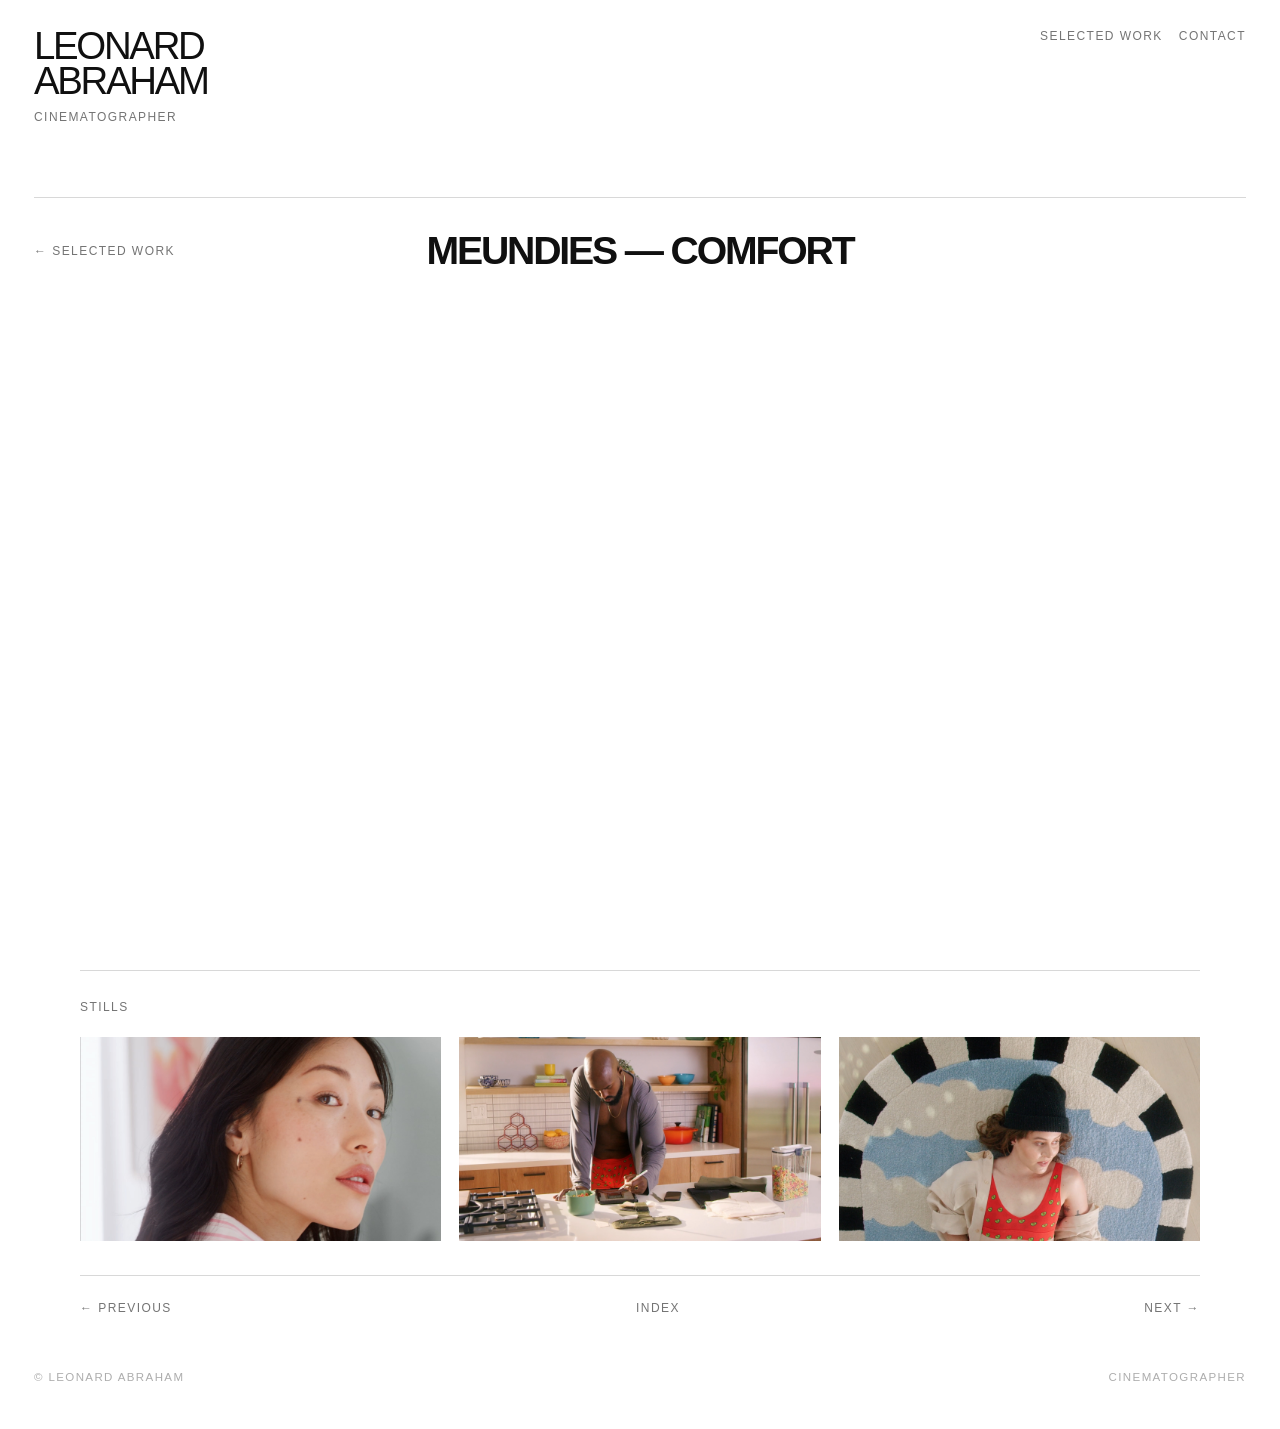
==== commit f621848c: "Reorder Meundies Comfort stills" ====
--- a/film-01.html
+++ b/film-01.html
@@ -1 +1 @@
-<!DOCTYPE html><html lang="en"><head><meta charset="UTF-8"/><meta name="viewport" content="width=device-width, initial-scale=1.0"/><title>Meundies — Comfort | Leonard Abraham</title><link rel="stylesheet" href="style.css?v=stills-centered1"/></head><body><div class="site"><header class="header" id="top"><div class="identity"><a class="name" href="index.html">Leonard<br/>Abraham</a><div class="title">Cinematographer</div></div><nav class="nav"><a href="index.html#selected-work">Selected Work</a><a href="index.html#contact">Contact</a></nav></header><main class="project-page"><section class="project-head"><div><a class="back-link" href="index.html#selected-work">← Selected Work</a></div><div><h1 class="project-name">Meundies — Comfort</h1></div></section><section class="project-player"><div class="video"><iframe src="https://player.vimeo.com/video/589858641?title=0&amp;byline=0&amp;portrait=0" title="Meundies — Comfort" allow="autoplay; fullscreen; picture-in-picture" allowfullscreen></iframe></div></section><section class="stills-section"><div class="section-heading"><div class="section-label">Stills</div></div><div class="stills-grid"><img src="valentines-still-01.jpg" alt="Meundies Comfort still 01" loading="lazy"/><img src="valentines-still-02.jpg" alt="Meundies Comfort still 02" loading="lazy"/><img src="valentines-still-03.jpg" alt="Meundies Comfort still 03" loading="lazy"/></div></section><nav class="project-nav"><a class="back-link" href="film-04.html">← Previous</a><a class="back-link" href="index.html#selected-work">Index</a><a class="back-link" href="film-02.html">Next →</a></nav></main><footer class="footer"><span>© Leonard Abraham</span><span>Cinematographer</span></footer></div></body></html>+<!DOCTYPE html><html lang="en"><head><meta charset="UTF-8"/><meta name="viewport" content="width=device-width, initial-scale=1.0"/><title>Meundies — Comfort | Leonard Abraham</title><link rel="stylesheet" href="style.css?v=stills-centered1"/></head><body><div class="site"><header class="header" id="top"><div class="identity"><a class="name" href="index.html">Leonard<br/>Abraham</a><div class="title">Cinematographer</div></div><nav class="nav"><a href="index.html#selected-work">Selected Work</a><a href="index.html#contact">Contact</a></nav></header><main class="project-page"><section class="project-head"><div><a class="back-link" href="index.html#selected-work">← Selected Work</a></div><div><h1 class="project-name">Meundies — Comfort</h1></div></section><section class="project-player"><div class="video"><iframe src="https://player.vimeo.com/video/589858641?title=0&amp;byline=0&amp;portrait=0" title="Meundies — Comfort" allow="autoplay; fullscreen; picture-in-picture" allowfullscreen></iframe></div></section><section class="stills-section"><div class="section-heading"><div class="section-label">Stills</div></div><div class="stills-grid"><img src="valentines-still-02.jpg" alt="Meundies Comfort still 02" loading="lazy"/><img src="valentines-still-01.jpg" alt="Meundies Comfort still 01" loading="lazy"/><img src="valentines-still-03.jpg" alt="Meundies Comfort still 03" loading="lazy"/></div></section><nav class="project-nav"><a class="back-link" href="film-04.html">← Previous</a><a class="back-link" href="index.html#selected-work">Index</a><a class="back-link" href="film-02.html">Next →</a></nav></main><footer class="footer"><span>© Leonard Abraham</span><span>Cinematographer</span></footer></div></body></html>
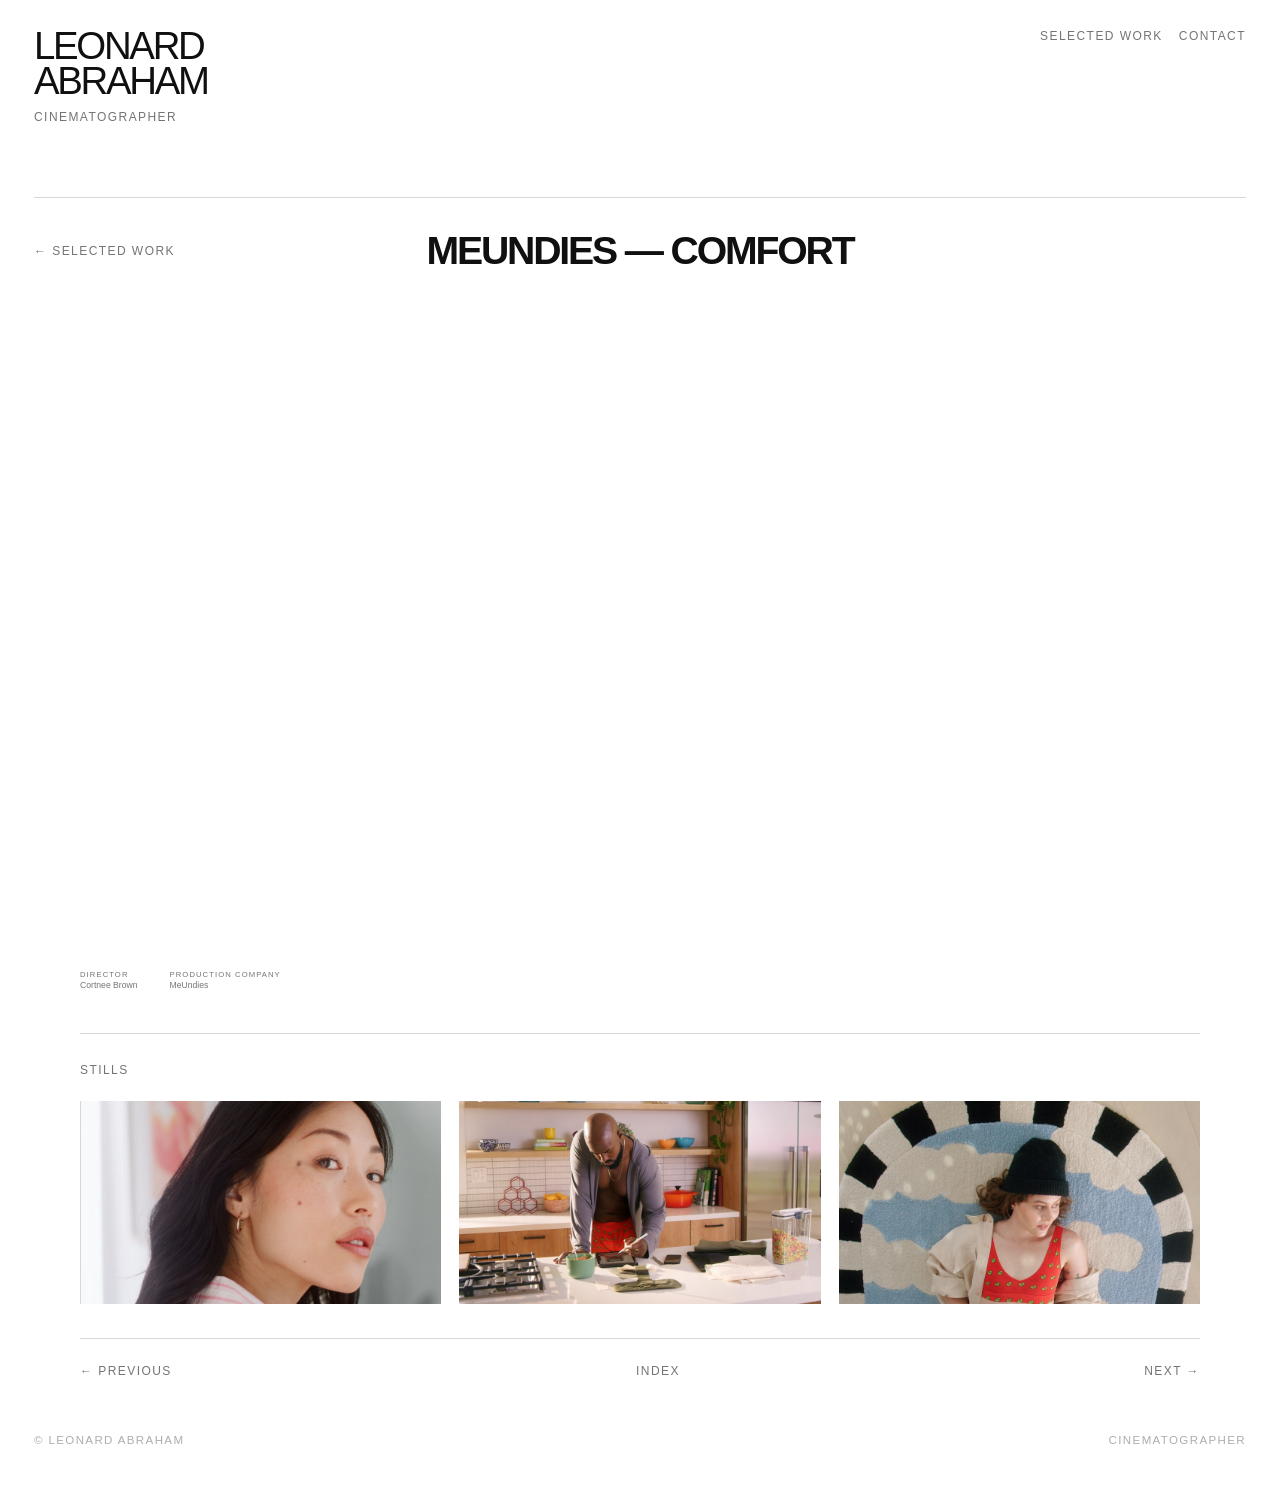
==== commit 16e647df: "Add MeUndies Comfort project credits" ====
--- a/film-01.html
+++ b/film-01.html
@@ -1 +1 @@
-<!DOCTYPE html><html lang="en"><head><meta charset="UTF-8"/><meta name="viewport" content="width=device-width, initial-scale=1.0"/><title>Meundies — Comfort | Leonard Abraham</title><link rel="stylesheet" href="style.css?v=stills-centered1"/></head><body><div class="site"><header class="header" id="top"><div class="identity"><a class="name" href="index.html">Leonard<br/>Abraham</a><div class="title">Cinematographer</div></div><nav class="nav"><a href="index.html#selected-work">Selected Work</a><a href="index.html#contact">Contact</a></nav></header><main class="project-page"><section class="project-head"><div><a class="back-link" href="index.html#selected-work">← Selected Work</a></div><div><h1 class="project-name">Meundies — Comfort</h1></div></section><section class="project-player"><div class="video"><iframe src="https://player.vimeo.com/video/589858641?title=0&amp;byline=0&amp;portrait=0" title="Meundies — Comfort" allow="autoplay; fullscreen; picture-in-picture" allowfullscreen></iframe></div></section><section class="stills-section"><div class="section-heading"><div class="section-label">Stills</div></div><div class="stills-grid"><img src="valentines-still-02.jpg" alt="Meundies Comfort still 02" loading="lazy"/><img src="valentines-still-01.jpg" alt="Meundies Comfort still 01" loading="lazy"/><img src="valentines-still-03.jpg" alt="Meundies Comfort still 03" loading="lazy"/></div></section><nav class="project-nav"><a class="back-link" href="film-04.html">← Previous</a><a class="back-link" href="index.html#selected-work">Index</a><a class="back-link" href="film-02.html">Next →</a></nav></main><footer class="footer"><span>© Leonard Abraham</span><span>Cinematographer</span></footer></div></body></html>+<!DOCTYPE html><html lang="en"><head><meta charset="UTF-8"/><meta name="viewport" content="width=device-width, initial-scale=1.0"/><title>Meundies — Comfort | Leonard Abraham</title><link rel="stylesheet" href="style.css?v=stills-centered1"/><style>.project-credits{display:flex;gap:32px;width:min(100%,1120px);margin:0 auto 42px}.credit-label{margin-bottom:1px;color:var(--muted);font-size:.48rem;letter-spacing:.14em;text-transform:uppercase}.credit-value{color:var(--muted);font-size:.54rem;font-weight:400;line-height:1.15}</style></head><body><div class="site"><header class="header" id="top"><div class="identity"><a class="name" href="index.html">Leonard<br/>Abraham</a><div class="title">Cinematographer</div></div><nav class="nav"><a href="index.html#selected-work">Selected Work</a><a href="index.html#contact">Contact</a></nav></header><main class="project-page"><section class="project-head"><div><a class="back-link" href="index.html#selected-work">← Selected Work</a></div><div><h1 class="project-name">Meundies — Comfort</h1></div></section><section class="project-player"><div class="video"><iframe src="https://player.vimeo.com/video/589858641?title=0&amp;byline=0&amp;portrait=0" title="Meundies — Comfort" allow="autoplay; fullscreen; picture-in-picture" allowfullscreen></iframe></div></section><section class="project-credits" aria-label="Project credits"><div class="credit-item"><div class="credit-label">Director</div><div class="credit-value">Cortnee Brown</div></div><div class="credit-item"><div class="credit-label">Production Company</div><div class="credit-value">MeUndies</div></div></section><section class="stills-section"><div class="section-heading"><div class="section-label">Stills</div></div><div class="stills-grid"><img src="valentines-still-02.jpg" alt="Meundies Comfort still 02" loading="lazy"/><img src="valentines-still-01.jpg" alt="Meundies Comfort still 01" loading="lazy"/><img src="valentines-still-03.jpg" alt="Meundies Comfort still 03" loading="lazy"/></div></section><nav class="project-nav"><a class="back-link" href="film-04.html">← Previous</a><a class="back-link" href="index.html#selected-work">Index</a><a class="back-link" href="film-02.html">Next →</a></nav></main><footer class="footer"><span>© Leonard Abraham</span><span>Cinematographer</span></footer></div></body></html>
--- a/style.css
+++ b/style.css
@@ -1 +1 @@
-:root{--bg:#fff;--text:#101010;--muted:rgba(16,16,16,.58);--soft:rgba(16,16,16,.34);--line:rgba(16,16,16,.16);--max:1420px}*{box-sizing:border-box}html{scroll-behavior:smooth}body{margin:0;background:var(--bg);color:var(--text);font-family:Arial,Helvetica,sans-serif;font-size:14px;line-height:1.4;-webkit-font-smoothing:antialiased;text-rendering:optimizeLegibility}a{color:inherit;text-decoration:none}a:hover{color:var(--muted)}.site{width:100%;max-width:var(--max);margin:0 auto;padding:28px 34px 44px}.header{display:flex;justify-content:space-between;align-items:flex-start;gap:28px;padding-bottom:72px}.identity{display:grid;gap:10px}.name{font-size:clamp(1.65rem,3vw,3.2rem);line-height:.92;letter-spacing:-.06em;text-transform:uppercase;font-weight:500}.title,.nav,.section-label,.project-title,.footer,.contact-links,.back-link,.project-kicker{letter-spacing:.12em;text-transform:uppercase}.title,.nav,.section-label,.footer,.project-kicker{color:var(--muted)}.title,.nav,.section-label,.back-link,.project-kicker{font-size:.75rem}.project-kicker{display:none}.nav{display:flex;flex-wrap:wrap;justify-content:flex-end;gap:16px}.nav a{white-space:nowrap}.work-section{padding:34px 0 10px;border-top:1px solid var(--line)}.section-heading{margin-bottom:22px}.project-grid{display:grid;grid-template-columns:repeat(2,minmax(0,1fr));gap:28px 24px;align-items:start}.project-card,.project{min-width:0}.project-card{display:block}.project-cover{position:relative;width:100%;aspect-ratio:16/9;overflow:hidden;background:transparent;border:0}.project-cover img{display:block;width:100%;height:100%;object-fit:cover}.project-card:nth-child(2) .project-cover img{transform:scale(1.18);transform-origin:center}.project-card:hover .project-cover img{opacity:.88}.video{position:relative;width:100%;aspect-ratio:16/9;overflow:hidden;background:transparent;border:0}.video iframe{position:absolute;inset:0;display:block;width:100%;height:100%;border:0;margin:0;padding:0}.preview iframe{pointer-events:none}.project-meta{padding:11px 0 2px;font-size:.76rem;letter-spacing:.12em;text-transform:uppercase}.project-title{color:var(--text);font-weight:650}.contact{display:grid;grid-template-columns:minmax(160px,.38fr) minmax(0,1.62fr);gap:34px;padding-top:34px;margin-top:34px;border-top:1px solid var(--line)}.contact-links{display:flex;flex-wrap:wrap;gap:18px;font-size:.78rem}.footer{display:flex;justify-content:space-between;gap:20px;padding-top:52px;color:var(--soft);font-size:.72rem}.project-page{border-top:1px solid var(--line);padding-top:34px}.project-head{position:relative;display:block;width:100%;margin-bottom:28px;text-align:center}.project-head>div:first-child{position:absolute;left:0;top:50%;transform:translateY(-50%);margin:0}.project-name{margin:0 auto;font-size:clamp(1.18rem,3.8vw,2.45rem)!important;line-height:.95!important;letter-spacing:-.055em;font-weight:750;text-transform:uppercase;white-space:nowrap!important;max-width:calc(100% - 300px);overflow:visible;text-overflow:clip;text-align:center}.project-player{width:min(100%,1120px);margin:0 auto 42px}.stills-section{width:min(100%,1120px);margin:0 auto;border-top:1px solid var(--line);padding-top:28px}.stills-grid{display:grid;grid-template-columns:repeat(3,minmax(0,1fr));gap:18px;align-items:start}.stills-grid img{display:block;width:100%;height:auto;aspect-ratio:16/9;object-fit:cover}.still-placeholder{aspect-ratio:16/9;background:linear-gradient(135deg,rgba(16,16,16,.06),rgba(16,16,16,.02));border:1px solid var(--line);display:flex;align-items:center;justify-content:center;color:var(--soft);font-size:.72rem;letter-spacing:.12em;text-transform:uppercase}.project-nav{display:flex;justify-content:space-between;gap:18px;width:min(100%,1120px);margin:34px auto 0;padding-top:24px;border-top:1px solid var(--line)}.back-link{color:var(--muted)}@media(max-width:900px){.site{padding:22px 18px 34px}.header,.contact{grid-template-columns:1fr}.header{display:grid;padding-bottom:42px}.nav{justify-content:flex-start}.project-grid,.stills-grid{grid-template-columns:1fr}.project-head{padding-top:48px}.project-head>div:first-child{top:0;transform:none}.project-name{font-size:clamp(.92rem,3.85vw,1.45rem)!important;letter-spacing:-.06em!important;white-space:normal!important;font-weight:750!important;max-width:100%}}@media(max-width:620px){.nav{gap:11px}.footer,.project-nav{flex-direction:column;align-items:flex-start}.project-head{padding-top:44px}.project-name{font-size:clamp(.82rem,3.62vw,1.08rem)!important;letter-spacing:-.055em!important;white-space:normal!important}}+:root{--bg:#fff;--text:#101010;--muted:rgba(16,16,16,.58);--soft:rgba(16,16,16,.34);--line:rgba(16,16,16,.16);--max:1420px}*{box-sizing:border-box}html{scroll-behavior:smooth}body{margin:0;background:var(--bg);color:var(--text);font-family:Arial,Helvetica,sans-serif;font-size:14px;line-height:1.4;-webkit-font-smoothing:antialiased;text-rendering:optimizeLegibility}a{color:inherit;text-decoration:none}a:hover{color:var(--muted)}.site{width:100%;max-width:var(--max);margin:0 auto;padding:28px 34px 44px}.header{display:flex;justify-content:space-between;align-items:flex-start;gap:28px;padding-bottom:72px}.identity{display:grid;gap:10px}.name{font-size:clamp(1.65rem,3vw,3.2rem);line-height:.92;letter-spacing:-.06em;text-transform:uppercase;font-weight:500}.title,.nav,.section-label,.project-title,.footer,.contact-links,.back-link,.project-kicker{letter-spacing:.12em;text-transform:uppercase}.title,.nav,.section-label,.footer,.project-kicker{color:var(--muted)}.title,.nav,.section-label,.back-link,.project-kicker{font-size:.75rem}.project-kicker{display:none}.nav{display:flex;flex-wrap:wrap;justify-content:flex-end;gap:16px}.nav a{white-space:nowrap}.work-section{padding:34px 0 10px;border-top:1px solid var(--line)}.section-heading{margin-bottom:22px}.project-grid{display:grid;grid-template-columns:repeat(2,minmax(0,1fr));gap:28px 24px;align-items:start}.project-card,.project{min-width:0}.project-card{display:block}.project-cover{position:relative;width:100%;aspect-ratio:16/9;overflow:hidden;background:transparent;border:0}.project-cover img{display:block;width:100%;height:100%;object-fit:cover}#film-02 .project-cover img{transform:scale(1.18);transform-origin:center}#film-06 .project-cover img{transform:scale(1.18);transform-origin:center}.project-card:hover .project-cover img{opacity:.88}.video{position:relative;width:100%;aspect-ratio:16/9;overflow:hidden;background:transparent;border:0}.video iframe{position:absolute;inset:0;display:block;width:100%;height:100%;border:0;margin:0;padding:0}.preview iframe{pointer-events:none}.project-meta{padding:11px 0 2px;font-size:.76rem;letter-spacing:.12em;text-transform:uppercase}.project-title{color:var(--text);font-weight:650}.contact{display:grid;grid-template-columns:minmax(160px,.38fr) minmax(0,1.62fr);gap:34px;padding-top:34px;margin-top:34px;border-top:1px solid var(--line)}.contact-links{display:flex;flex-wrap:wrap;gap:18px;font-size:.78rem}.footer{display:flex;justify-content:space-between;gap:20px;padding-top:52px;color:var(--soft);font-size:.72rem}.project-page{border-top:1px solid var(--line);padding-top:34px}.project-head{position:relative;display:block;width:100%;margin-bottom:28px;text-align:center}.project-head>div:first-child{position:absolute;left:0;top:50%;transform:translateY(-50%);margin:0}.project-name{margin:0 auto;font-size:clamp(1.18rem,3.8vw,2.45rem)!important;line-height:.95!important;letter-spacing:-.055em;font-weight:750;text-transform:uppercase;white-space:nowrap!important;max-width:calc(100% - 300px);overflow:visible;text-overflow:clip;text-align:center}.project-player{width:min(100%,1120px);margin:0 auto 42px}.stills-section{width:min(100%,1120px);margin:0 auto;border-top:1px solid var(--line);padding-top:28px}.stills-grid{display:grid;grid-template-columns:repeat(3,minmax(0,1fr));gap:18px;align-items:start}.stills-grid img{display:block;width:100%;height:auto;aspect-ratio:16/9;object-fit:cover}.edwin-still-frame{aspect-ratio:16/9;overflow:hidden}.edwin-still-frame img{width:100%;height:100%;object-fit:cover;transform:scale(1.18);transform-origin:center}.still-placeholder{aspect-ratio:16/9;background:linear-gradient(135deg,rgba(16,16,16,.06),rgba(16,16,16,.02));border:1px solid var(--line);display:flex;align-items:center;justify-content:center;color:var(--soft);font-size:.72rem;letter-spacing:.12em;text-transform:uppercase}.project-nav{display:flex;justify-content:space-between;gap:18px;width:min(100%,1120px);margin:34px auto 0;padding-top:24px;border-top:1px solid var(--line)}.back-link{color:var(--muted)}@media(max-width:900px){.site{padding:22px 18px 34px}.header,.contact{grid-template-columns:1fr}.header{display:grid;padding-bottom:42px}.nav{justify-content:flex-start}.project-grid,.stills-grid{grid-template-columns:1fr}.project-head{padding-top:48px}.project-head>div:first-child{top:0;transform:none}.project-name{font-size:clamp(.92rem,3.85vw,1.45rem)!important;letter-spacing:-.06em!important;white-space:normal!important;font-weight:750!important;max-width:100%}}@media(max-width:620px){.nav{gap:11px}.footer,.project-nav{flex-direction:column;align-items:flex-start}.project-head{padding-top:44px}.project-name{font-size:clamp(.82rem,3.62vw,1.08rem)!important;letter-spacing:-.055em!important;white-space:normal!important}}
